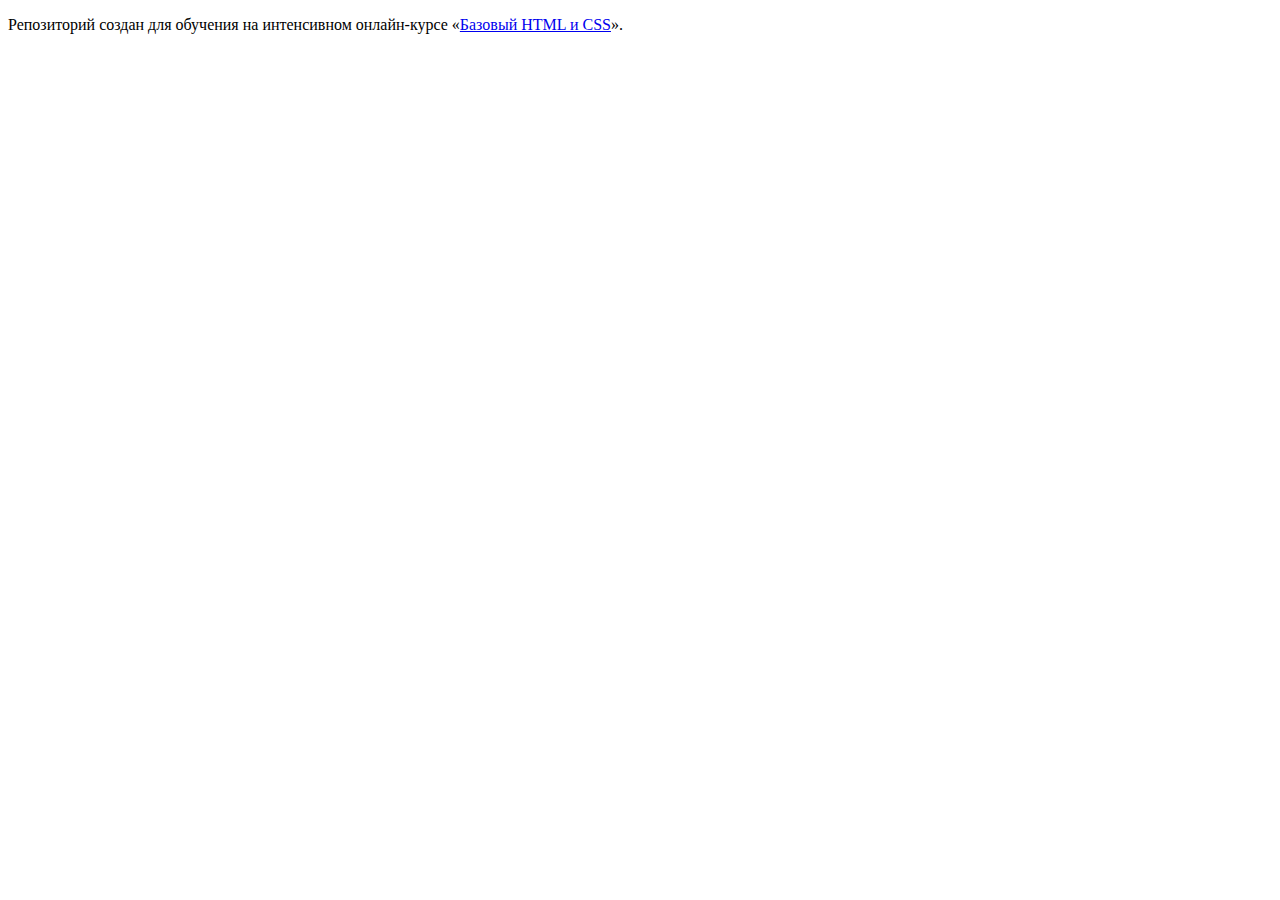
==== index.html @ f78d2dba ":hatching_chick:" ====
<!DOCTYPE html>
<html lang="ru">
  <head>
    <meta charset="utf-8">
    <title>HTML Academy: Седона</title>
  </head>
  <body>

    <p>Репозиторий создан для обучения на интенсивном онлайн‑курсе «<a href="https://htmlacademy.ru/intensive/htmlcss">Базовый HTML и CSS</a>».</p>

  </body>
</html>
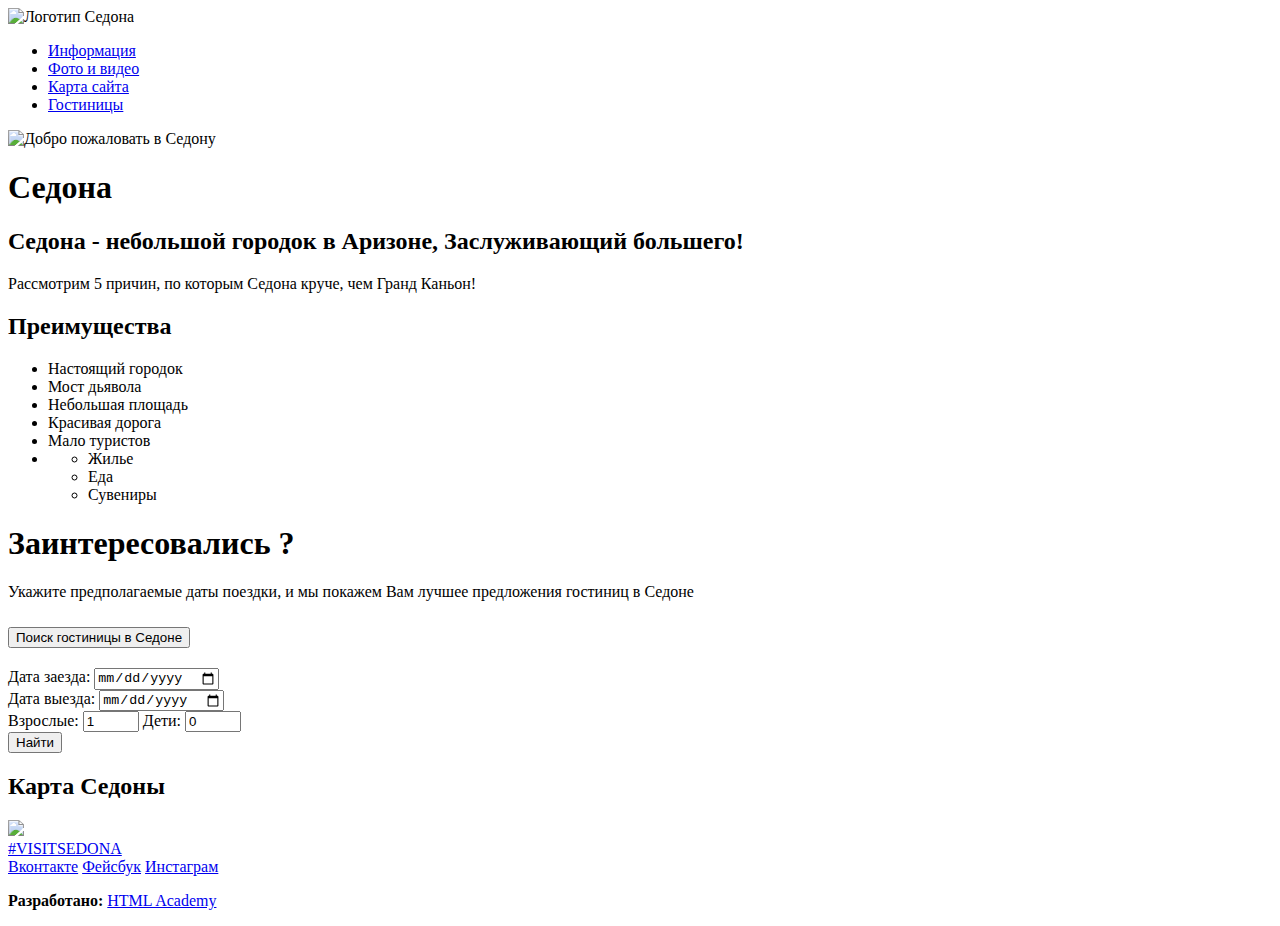
==== commit 6f208e46: "Разметка Sedona" ====
--- a/index.html
+++ b/index.html
@@ -1,12 +1,106 @@
 <!DOCTYPE html>
 <html lang="ru">
+
   <head>
     <meta charset="utf-8">
     <title>HTML Academy: Седона</title>
+    <link rel="stylesheet" type="text/css" href="css/style.css">
+    <script type="text/javascript" src="js/script.js"></script>
   </head>
+
   <body>
 
-    <p>Репозиторий создан для обучения на интенсивном онлайн‑курсе «<a href="https://htmlacademy.ru/intensive/htmlcss">Базовый HTML и CSS</a>».</p>
+    <header class="main-header">
+      <nav class="main-navigation">
+        <a class-"main-header-logo">
+          <img scr="img/index-logo.svg" alt="Логотип Седона">
+        </a>
+        <div class="site-navigation-div">
+          <ul class="site-navigation">
+            <li><a href="index.html">Информация</a></li>
+            <li><a href="photo-and-video.html">Фото и видео</a></li>
+            <li><a href="site-map.html">Карта сайта</a></li>
+            <li><a href="hotels.html">Гостиницы</a></li>
+          </ul>
+        </div>
+      </nav>
+    </header>
+
+    <main class="container">
+
+      <section class="welcome">
+        <img src="img/welcome.svg" alt="Добро пожаловать в Седону">
+        <h1 class="visually-hidden">Седона</h1>
+          <h2>Cедона - небольшой городок в Аризоне, Заслуживающий большего!</h2>
+          <p class="under-h1-h2">Рассмотрим 5 причин, по которым Седона круче, чем Гранд Каньон!</p>
+      </section>
+
+      <section class="advantages">
+        <h2 class="visually-hidden">Преимущества</h2>
+          <ul class="advantage-list">
+            <li class="advantage">Настоящий городок</li>
+            <li class="advantage">Мост дьявола</li>
+            <li class="advantage">Небольшая площадь</li>
+            <li class="advantage">Красивая дорога</li>
+            <li class="advantage">Мало туристов</li>
+              <li class="advantage">
+                <ul class="more-advantages">
+                  <li class="more-advantage">Жилье</li>
+                  <li class="more-advantage">Еда</li>
+                  <li class="more-advantage">Сувениры</li>
+                </ul>
+              </li>
+            </ul>
+      </section>
+
+      <section class="hotel-seach">
+        <h1 class="interested">Заинтересовались ?</h1>
+          <p class="under-h1-h2">Укажите предполагаемые даты поездки, и мы покажем Вам лучшее предложения гостиниц в Седоне</p>
+          <form class="hotel-seach-form" action="" method="get" id="seach-form-index">
+            <h2><button class="pop-up-form">Поиск гостиницы в Седоне</button></h2>
+            <div>
+              <label class="post-fields" for="arrival-date-field">Дата заезда:
+                <input type="date" name="arrival-date" id="arrival-date-field">
+              </label><br>
+              <label class="post-fields" for="departure-date-field">Дата выезда:
+                <input type="date" name="departure-date" id="departure-date-field">
+              </label><br>
+              <label class="post-fields" for="grownups-field">Взрослые:
+                <input type="number" name="grownups" id="grownups-field" min="1" value="1" step="1" max="10">
+              </label>
+              <label class="post-fields" for="chiildren-field">Дети:
+                <input type="number" name="chiildren" id="chiildren-field" min="0" value="0" step="1" max="10">
+              </label><br>
+              <label class="seach" for="seach-buuton-field">
+                <input type="submit" name="seach-button" id="seach-button-field" value="Найти">
+              </label>
+            </div>
+          </form>
+      </section>
+
+      <section>
+        <h2 class="visually-hidden">Карта Седоны</h2>
+        <img src="img/index-map.svg">
+      </section>
+
+    </main>
+
+    <footer>
+      <div class="visit">
+        <a class="visit-sedona" href="#">#VISITSEDONA</a>
+      </div>
+
+      <div class="footer-social">
+        <a class="social-button" href="#">Вконтакте</a>
+        <a class="social-button" href="#">Фейсбук</a>
+        <a class="social-button" href="#">Инстаграм</a>
+      </div>
+
+      <p class="footer-copyright">
+          <b>Разработано:</b>
+          <a class="button" href="https://htmlacademy.ru">HTML Academy</a>
+      </p>
+    </footer>
 
   </body>
 </html>
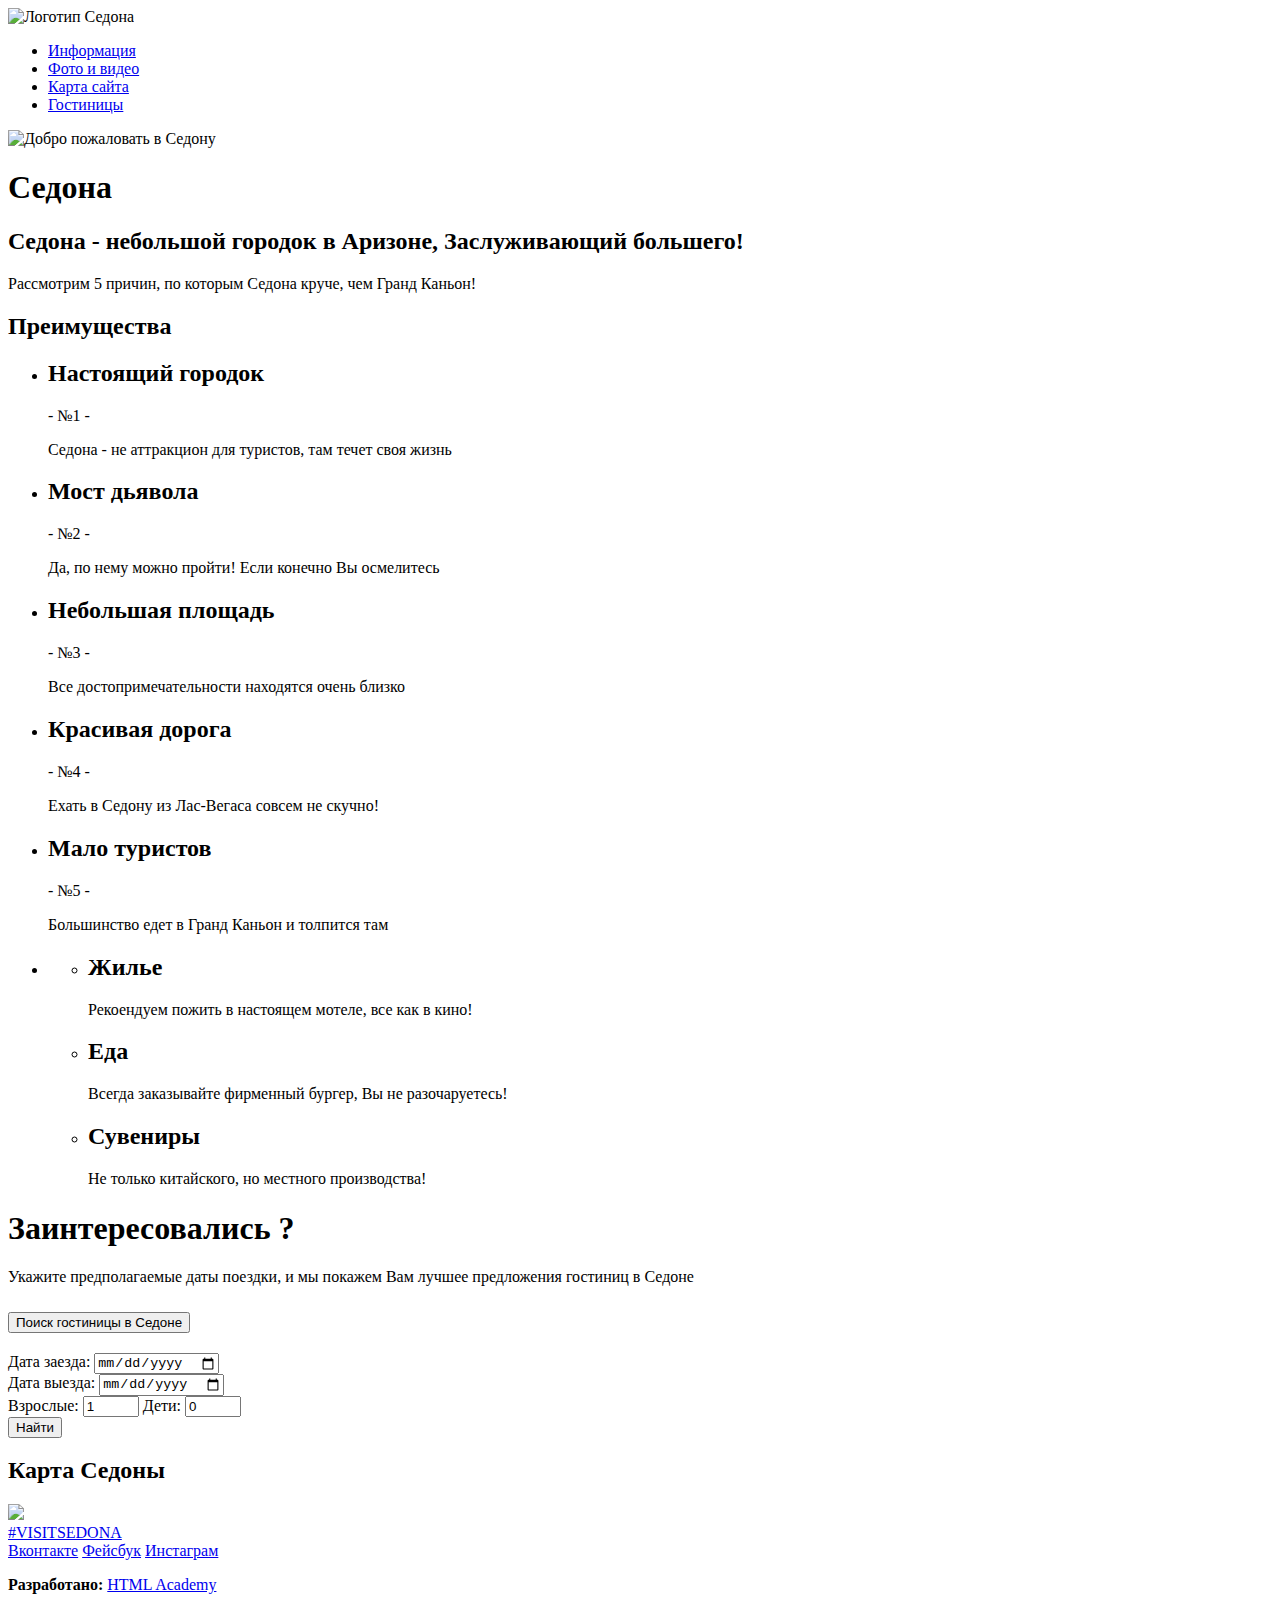
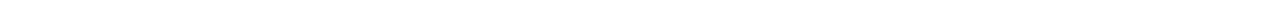
==== commit 213cff3b: "доработка index" ====
--- a/index.html
+++ b/index.html
@@ -38,16 +38,45 @@
       <section class="advantages">
         <h2 class="visually-hidden">Преимущества</h2>
           <ul class="advantage-list">
-            <li class="advantage">Настоящий городок</li>
-            <li class="advantage">Мост дьявола</li>
-            <li class="advantage">Небольшая площадь</li>
-            <li class="advantage">Красивая дорога</li>
-            <li class="advantage">Мало туристов</li>
+            <li class="advantage">
+              <h2>Настоящий городок</h2>
+              <p>- №1 -</p>
+              <p>Седона - не аттракцион для туристов, там течет своя жизнь</p>
+            </li>
+            <li class="advantage">
+              <h2>Мост дьявола</h2>
+              <p>- №2 -</p>
+              <p>Да, по нему можно пройти! Если конечно Вы осмелитесь</p>
+            </li>
+            <li class="advantage">
+              <h2>Небольшая площадь</h2>
+              <p>- №3 -</p>
+              <p>Все достопримечательности находятся очень близко</p>
+            </li>
+            <li class="advantage">
+              <h2>Красивая дорога</h2>
+              <p>- №4 -</p>
+              <p>Ехать в Седону из Лас-Вегаса совсем не скучно!</p>
+            </li>
+            <li class="advantage">
+              <h2>Мало туристов</h2>
+              <p>- №5 -</p>
+              <p>Большинство едет в Гранд Каньон и толпится там</p>
+            </li>
               <li class="advantage">
                 <ul class="more-advantages">
-                  <li class="more-advantage">Жилье</li>
-                  <li class="more-advantage">Еда</li>
-                  <li class="more-advantage">Сувениры</li>
+                  <li class="more-advantage">
+                    <h2>Жилье</h2>
+                    <p>Рекоендуем пожить в настоящем мотеле, все как в кино!</p>
+                  </li>
+                  <li class="more-advantage">
+                    <h2>Еда</h2>
+                    <p>Всегда заказывайте фирменный бургер, Вы не разочаруетесь!</p>
+                  </li>
+                  <li class="more-advantage">
+                    <h2>Сувениры</h2>
+                    <p>Не только китайского, но местного производства!</p>
+                  </li>
                 </ul>
               </li>
             </ul>
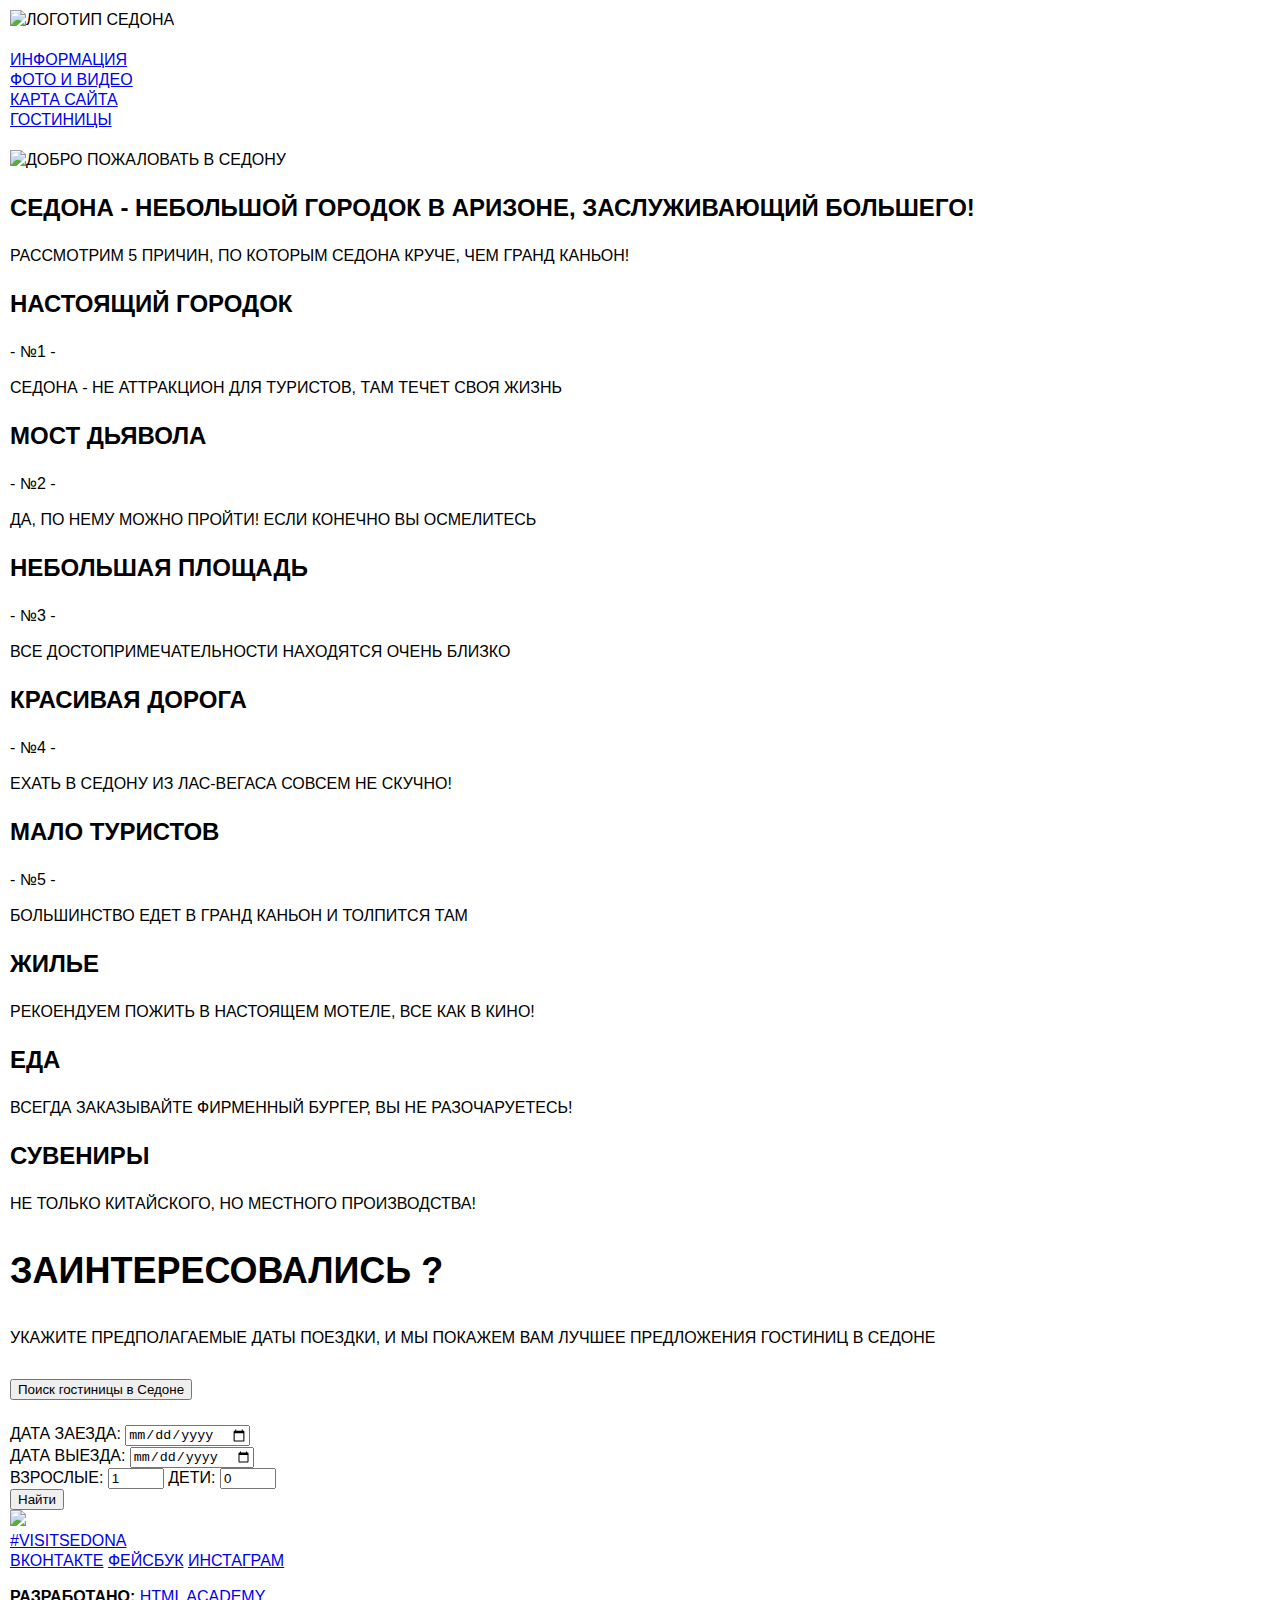
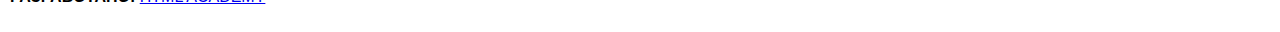
==== commit cb374b34: "добавил svg и лого" ====
--- a/index.html
+++ b/index.html
@@ -3,7 +3,7 @@
 
   <head>
     <meta charset="utf-8">
-    <title>HTML Academy: Седона</title>
+    <title>Седона</title>
     <link rel="stylesheet" type="text/css" href="css/style.css">
     <script type="text/javascript" src="js/script.js"></script>
   </head>
@@ -13,7 +13,7 @@
     <header class="main-header">
       <nav class="main-navigation">
         <a class-"main-header-logo">
-          <img scr="img/index-logo.svg" alt="Логотип Седона">
+          <img scr="img/logo-sedona.png" alt="Логотип Седона">
         </a>
         <div class="site-navigation-div">
           <ul class="site-navigation">
--- a/css/style.css
+++ b/css/style.css
@@ -0,0 +1,53 @@
+html,
+body {
+  margin: 0;
+  padding: 0;
+  text-transform: uppercase;
+}
+
+@font-face {
+    font-family: "PT Sans";
+    src: url("fonts/ptsans.woff2") format("woff2");
+    src: url("fonts/ptsansbold.woff2") format("woff2");
+    src: url("fonts/ptsans.woff") format("woff");
+    src: url("fonts/ptsansbold.woff") format("woff");
+}
+
+body {
+  padding: 10px;
+  font-family: "PT Sans", sans-serif, serif;
+  font-size: 16px;
+  line-height: 20px;
+}
+
+main {
+  width: 1200px;
+}
+
+.visually-hidden {
+  display: none;
+}
+
+ ul {
+   margin: 20px 0;
+   padding: 0;
+   list-style: none;
+ }
+
+ h1 {
+   margin: 36px 0;
+   font-size: 36px;
+   line-height: 42px;
+ }
+
+ h2 {
+   margin: 24px 0;
+   font-size: 24px;
+   line-height: 28px;
+ }
+
+ h3 {
+   margin: 18px 0;
+   font-size: 18px;
+   line-height: 20px;
+ }
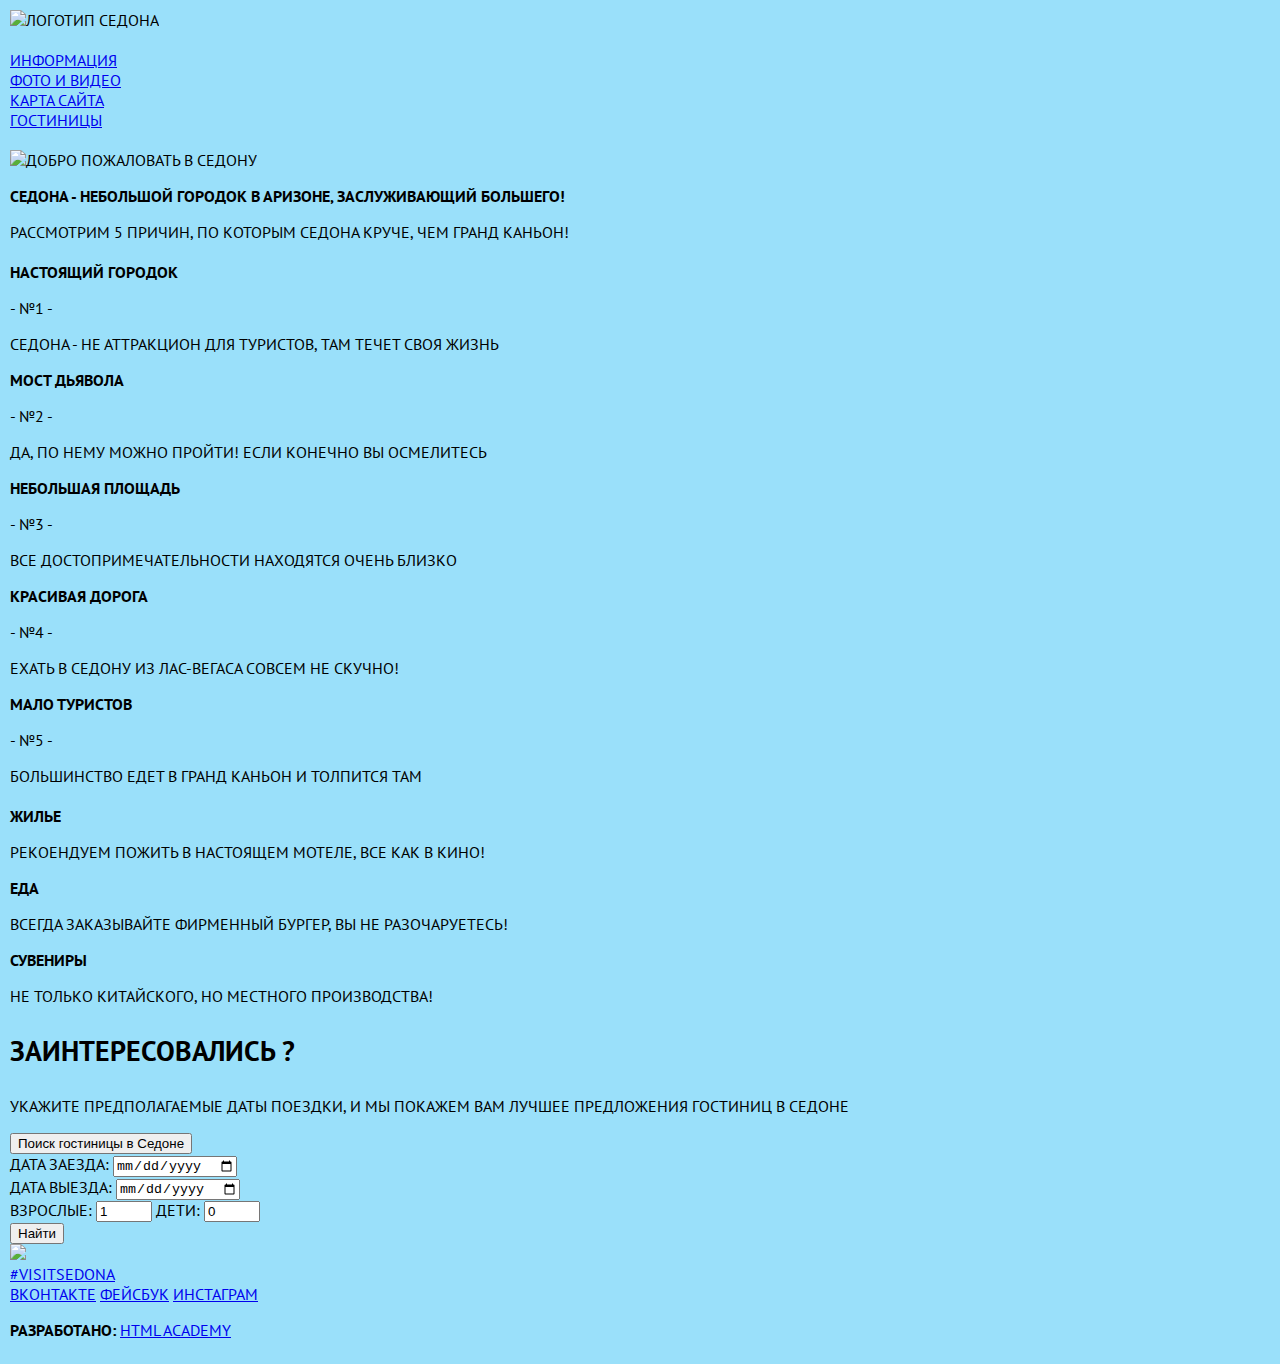
==== commit be35e6d2: "Разметка" ====
--- a/index.html
+++ b/index.html
@@ -6,6 +6,7 @@
     <title>Седона</title>
     <link rel="stylesheet" type="text/css" href="css/style.css">
     <script type="text/javascript" src="js/script.js"></script>
+    <link href="https://fonts.googleapis.com/css?family=PT+Sans:400,700&amp;subset=cyrillic" rel="stylesheet">
   </head>
 
   <body>
@@ -13,9 +14,9 @@
     <header class="main-header">
       <nav class="main-navigation">
         <a class-"main-header-logo">
-          <img scr="img/logo-sedona.png" alt="Логотип Седона">
+          <img scr="http://placehold.it/150x100" alt="Логотип Седона">
         </a>
-        <div class="site-navigation-div">
+        <div class="site-navigation-block">
           <ul class="site-navigation">
             <li><a href="index.html">Информация</a></li>
             <li><a href="photo-and-video.html">Фото и видео</a></li>
@@ -29,10 +30,10 @@
     <main class="container">
 
       <section class="welcome">
-        <img src="img/welcome.svg" alt="Добро пожаловать в Седону">
+        <img src="http://placehold.it/150x100" alt="Добро пожаловать в Седону">
         <h1 class="visually-hidden">Седона</h1>
           <h2>Cедона - небольшой городок в Аризоне, Заслуживающий большего!</h2>
-          <p class="under-h1-h2">Рассмотрим 5 причин, по которым Седона круче, чем Гранд Каньон!</p>
+          <p class="5-advantages">Рассмотрим 5 причин, по которым Седона круче, чем Гранд Каньон!</p>
       </section>
 
       <section class="advantages">
@@ -63,8 +64,8 @@
               <p>- №5 -</p>
               <p>Большинство едет в Гранд Каньон и толпится там</p>
             </li>
-              <li class="advantage">
-                <ul class="more-advantages">
+              <li class="more-advantages">
+                <ul class="more-advantages-list">
                   <li class="more-advantage">
                     <h2>Жилье</h2>
                     <p>Рекоендуем пожить в настоящем мотеле, все как в кино!</p>
@@ -84,9 +85,10 @@
 
       <section class="hotel-seach">
         <h1 class="interested">Заинтересовались ?</h1>
-          <p class="under-h1-h2">Укажите предполагаемые даты поездки, и мы покажем Вам лучшее предложения гостиниц в Седоне</p>
+          <p class="trip-dates">Укажите предполагаемые даты поездки, и мы покажем Вам лучшее предложения гостиниц в Седоне</p>
           <form class="hotel-seach-form" action="" method="get" id="seach-form-index">
-            <h2><button class="pop-up-form">Поиск гостиницы в Седоне</button></h2>
+            <h2 class="visually-hidden">Поиск гостиницы в Седоне</h2>
+              <button class="pop-up-form">Поиск гостиницы в Седоне</button>
             <div>
               <label class="post-fields" for="arrival-date-field">Дата заезда:
                 <input type="date" name="arrival-date" id="arrival-date-field">
@@ -109,7 +111,7 @@
 
       <section>
         <h2 class="visually-hidden">Карта Седоны</h2>
-        <img src="img/index-map.svg">
+        <img src="http://placehold.it/150x100">
       </section>
 
     </main>
--- a/css/style.css
+++ b/css/style.css
@@ -5,49 +5,160 @@
   text-transform: uppercase;
 }
 
-@font-face {
-    font-family: "PT Sans";
-    src: url("fonts/ptsans.woff2") format("woff2");
-    src: url("fonts/ptsansbold.woff2") format("woff2");
-    src: url("fonts/ptsans.woff") format("woff");
-    src: url("fonts/ptsansbold.woff") format("woff");
-}
-
 body {
   padding: 10px;
   font-family: "PT Sans", sans-serif, serif;
+  font-weight: 400;
   font-size: 16px;
   line-height: 20px;
+  background: rgba(154, 224, 250, 1);
 }
 
 main {
-  width: 1200px;
+
 }
 
 .visually-hidden {
   display: none;
 }
 
- ul {
-   margin: 20px 0;
-   padding: 0;
-   list-style: none;
- }
+ul {
+  margin: 20px 0;
+  padding: 0;
+  list-style: none;
+}
 
- h1 {
-   margin: 36px 0;
-   font-size: 36px;
-   line-height: 42px;
- }
+h1 {
+  margin: 28px 0;
+  font-size: 28px;
+  line-height: 34px;
+}
 
- h2 {
-   margin: 24px 0;
-   font-size: 24px;
-   line-height: 28px;
- }
+h2 {
+  margin: 16px 0;
+  font-size: 16px;
+  line-height: 20px;
+}
 
- h3 {
-   margin: 18px 0;
-   font-size: 18px;
-   line-height: 20px;
- }
+h3 {
+  margin: 10px 0;
+  font-size: 10px;
+  line-height: 12px;
+}
+
+.filter-range {
+  width: 330px;
+/*  margin: 50px auto; */
+  color: #ffffff;
+}
+
+.filter-range-title {
+  margin-bottom: 9px;
+  font-weight: 700;
+  font-size: 16px
+  line-height: 20px;
+
+}
+
+.price-controls {
+  position: relative;
+  height: 36px;
+  margin-bottom: 20px;
+  font-size: 0;
+  border: 2px solid #ffffff;
+  border-radius: 2px;
+}
+
+.price-controls::after {
+  content: "";
+  position: absolute;
+  top: 50%;
+  left: 50%;
+  width: 2px;
+  height: 22px;
+  background: #ffffff;
+  transform: translate(-50%, -50%);
+}
+
+.price-controls label {
+  display: inline-block;
+  font-size: 14px;
+  line-height: 38px;
+  vertical-align: top;
+  cursor: pointer;
+}
+
+.price-controls .min-price,
+.price-controls .max-price {
+  width: 90px;
+  padding-left: 65px;
+}
+
+.price-controls input {
+  width: 50px;
+  margin: 0;
+  color: inherit;
+  font: inherit;
+  background: none;
+  border: none;
+  outline: none;
+}
+
+.range-controls {
+  position: relative;
+  margin-bottom: 32px;
+}
+
+.range-controls .scale {
+  height: 2px;
+  background: rgba(255, 255, 255, 0.3);
+}
+
+.range-controls .bar {
+  width: -80%;
+  height: 2px;
+  background: #ffffff;
+}
+
+.range-toggle {
+  position: absolute;
+  top: -9px;
+  width: 4px;
+  height: 4px;
+  background: #ababab;
+  border: 8px solid #ffffff;
+  border-radius: 50%;
+  box-shadow: 0 2px 1px 0 rgba(0, 1, 1, 0.2);
+  cursor: pointer;
+}
+
+.range-toggle:hover {
+  background: #1c4f80;
+}
+
+.range-toggle-min {
+  left: 0;
+}
+
+.range-toggle-max {
+  left: 80%;
+}
+
+.button-transparent {
+  display: block;
+  margin: 0 auto;
+  padding: 6px 35px;
+  font-size: 14px;
+  line-height: 20px;
+  color: #ffffff;
+  background: trasparent;
+  border: 2px solid #ffffff;
+  border-radius: 2px;
+  outline: none;
+  cursor: pointer;
+}
+
+.button-transparent:hover {
+  color: #000000;
+  background: #ffffff;
+}
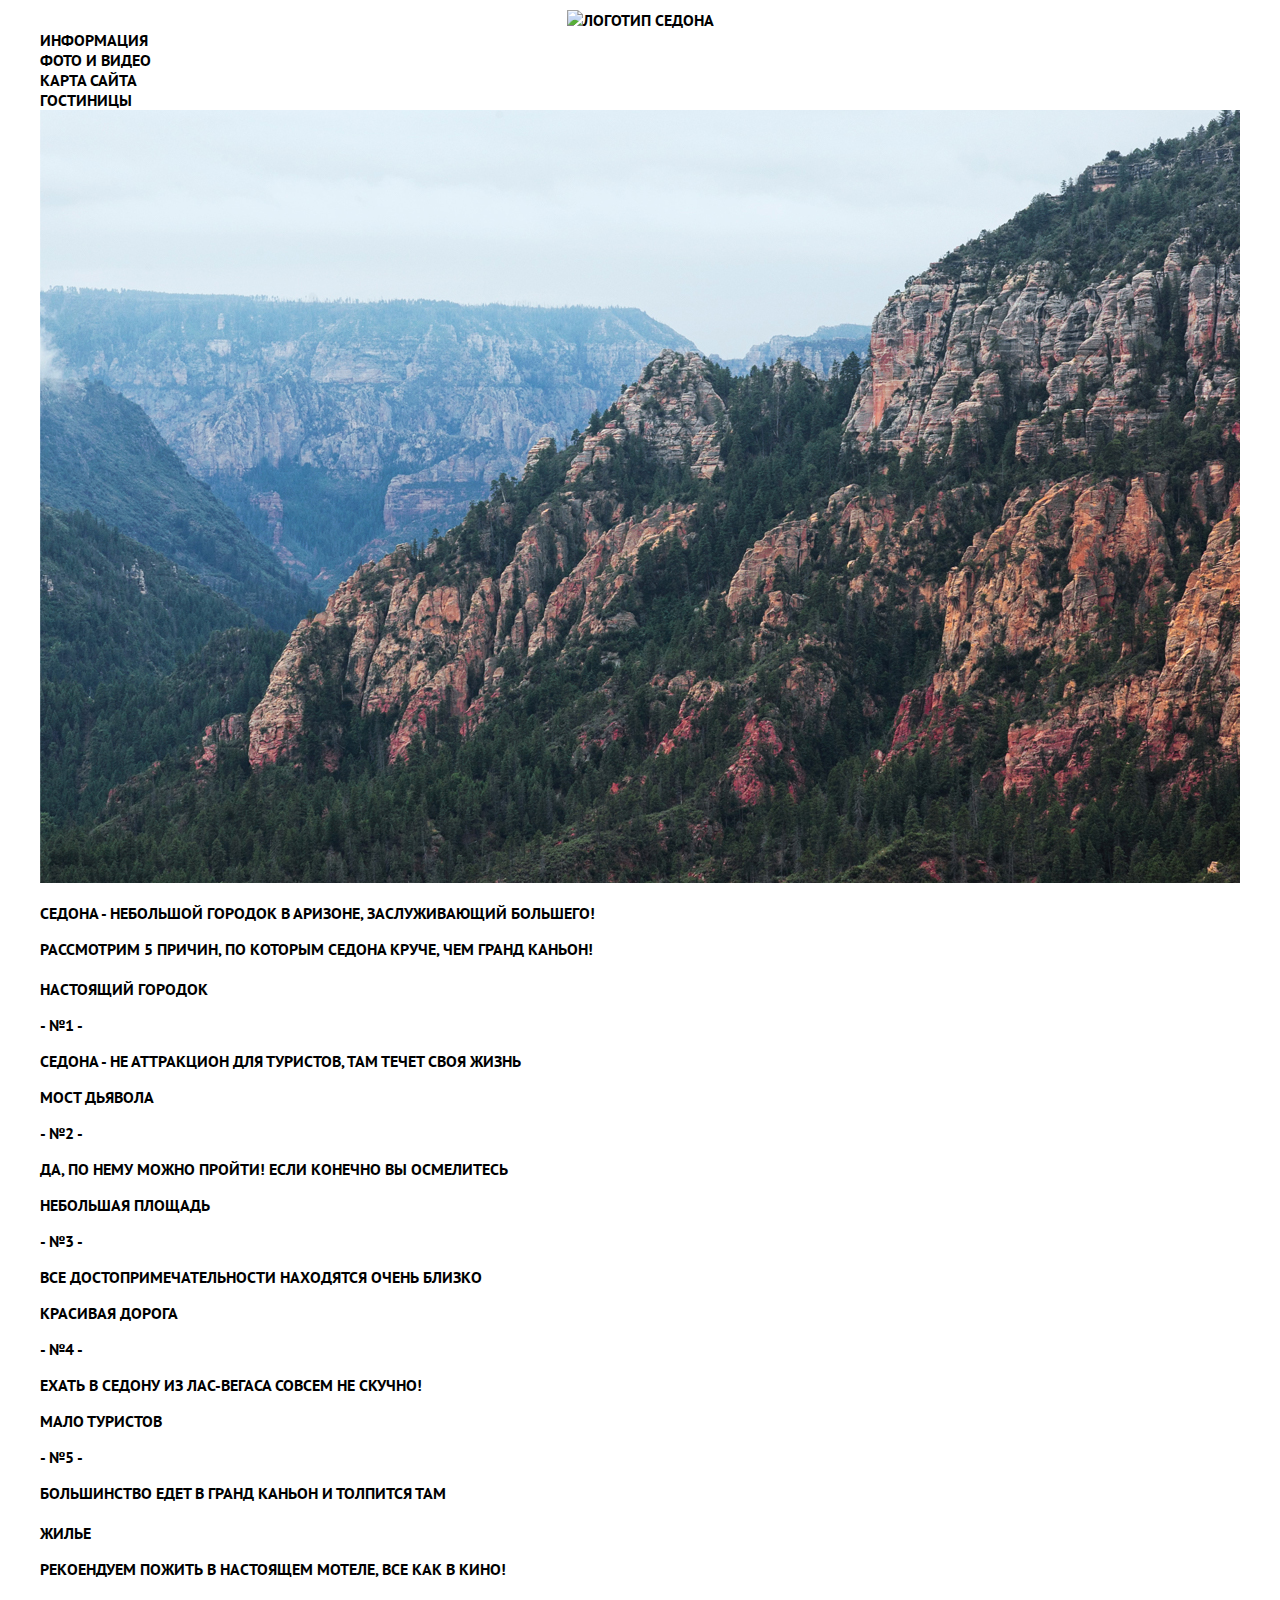
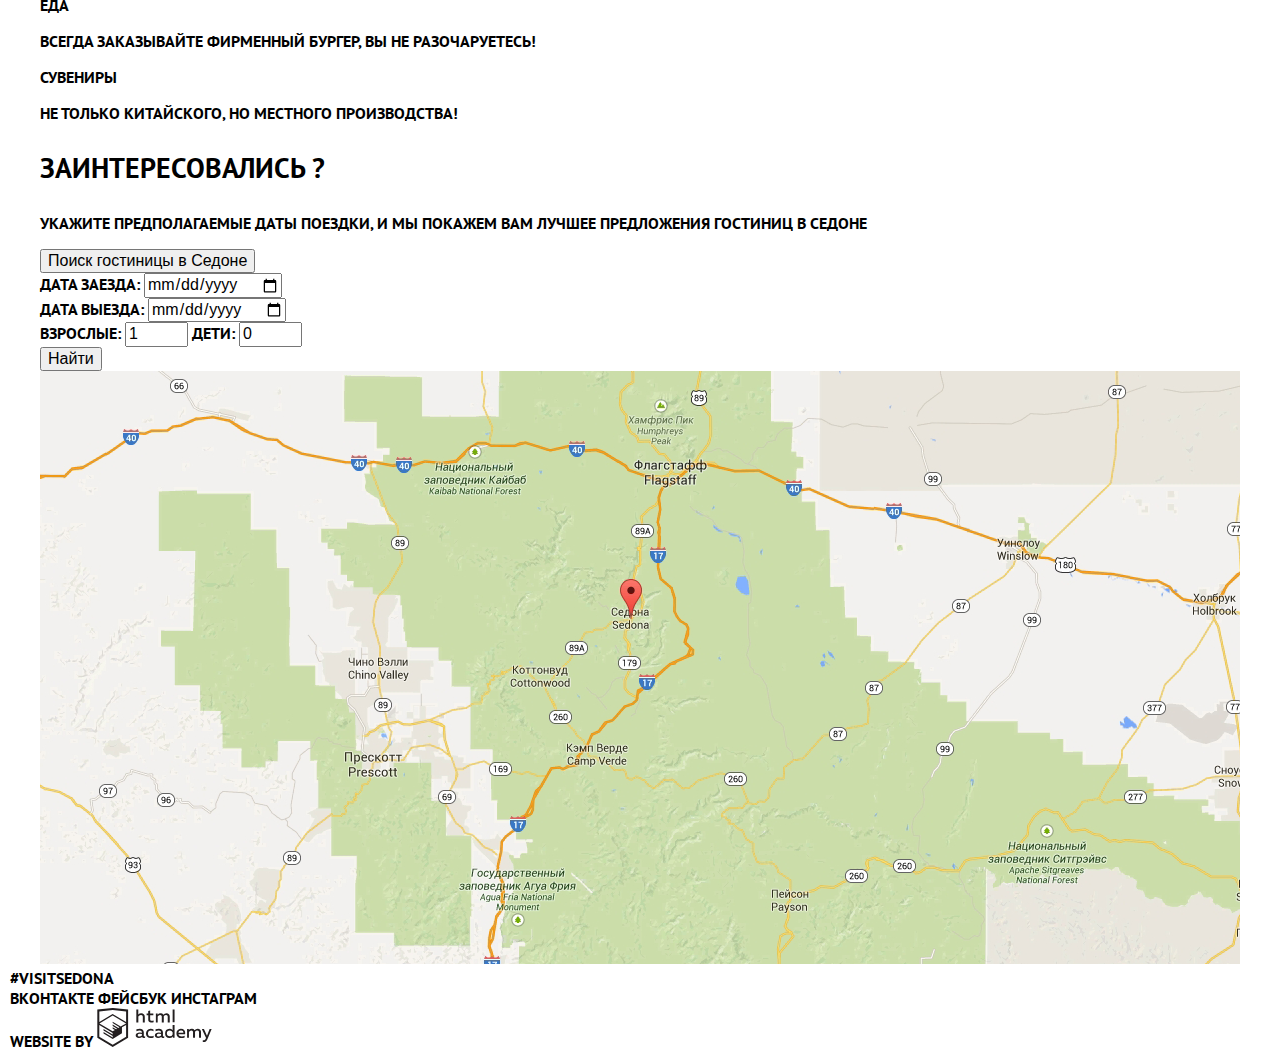
==== commit 1caa220e: "Подготовка графики и текстовых стилей" ====
--- a/index.html
+++ b/index.html
@@ -4,6 +4,7 @@
   <head>
     <meta charset="utf-8">
     <title>Седона</title>
+    <link rel="stylesheet" type="text/css" href="css/normalize.css">
     <link rel="stylesheet" type="text/css" href="css/style.css">
     <script type="text/javascript" src="js/script.js"></script>
     <link href="https://fonts.googleapis.com/css?family=PT+Sans:400,700&amp;subset=cyrillic" rel="stylesheet">
@@ -14,7 +15,7 @@
     <header class="main-header">
       <nav class="main-navigation">
         <a class-"main-header-logo">
-          <img scr="http://placehold.it/150x100" alt="Логотип Седона">
+          <img scr="img/logo-sedona.png" alt="Логотип Седона" width="137">
         </a>
         <div class="site-navigation-block">
           <ul class="site-navigation">
@@ -30,7 +31,7 @@
     <main class="container">
 
       <section class="welcome">
-        <img src="http://placehold.it/150x100" alt="Добро пожаловать в Седону">
+        <img src="img/background-photo.jpg" alt="Добро пожаловать в Седону">
         <h1 class="visually-hidden">Седона</h1>
           <h2>Cедона - небольшой городок в Аризоне, Заслуживающий большего!</h2>
           <p class="5-advantages">Рассмотрим 5 причин, по которым Седона круче, чем Гранд Каньон!</p>
@@ -111,12 +112,12 @@
 
       <section>
         <h2 class="visually-hidden">Карта Седоны</h2>
-        <img src="http://placehold.it/150x100">
+        <img src="img/map.png" width="1200">
       </section>
 
     </main>
 
-    <footer>
+    <footer class="main-footer">
       <div class="visit">
         <a class="visit-sedona" href="#">#VISITSEDONA</a>
       </div>
@@ -127,10 +128,12 @@
         <a class="social-button" href="#">Инстаграм</a>
       </div>
 
-      <p class="footer-copyright">
-          <b>Разработано:</b>
-          <a class="button" href="https://htmlacademy.ru">HTML Academy</a>
-      </p>
+      <div class="footer-copyright">
+        <a class="copyright-logo" href="https://htmlacademy.ru">Website by
+          <object type="image/svg+xml" data="img/logo-htmlacademy.svg">
+          </object>
+        </a>
+      </div>
     </footer>
 
   </body>
--- a/css/style.css
+++ b/css/style.css
@@ -2,20 +2,41 @@
 body {
   margin: 0;
   padding: 0;
-  text-transform: uppercase;
 }
 
 body {
   padding: 10px;
   font-family: "PT Sans", sans-serif, serif;
-  font-weight: 400;
+  font-weight: 700;
   font-size: 16px;
   line-height: 20px;
-  background: rgba(154, 224, 250, 1);
-}
-
-main {
-
+  text-transform: uppercase;
+  min-width: 1200px;
+  background: #ffffff;
+  background-position: top center;
+  background-repeat: no-repeat;
+}
+
+a {
+  text-decoration: none;
+}
+
+.site-navigation a,
+.visit a,
+.footer-social a,
+.footer-copyright a {
+  color: #000000;
+}
+
+.site-navigation a:hover,
+.site-navigation a:focus,
+.visit a:hover,
+.visit a:focus,
+.footer-social a:hover,
+.footer-social a:focus,
+.footer-copyright a:hover,
+.footer-copyright a:focus {
+  color: rgba(129, 179, 210, 1);
 }
 
 .visually-hidden {
@@ -50,6 +71,7 @@
   width: 330px;
 /*  margin: 50px auto; */
   color: #ffffff;
+  background: rgba(154, 224, 250, 1);
 }
 
 .filter-range-title {
@@ -92,6 +114,11 @@
 .price-controls .max-price {
   width: 90px;
   padding-left: 65px;
+}
+
+.min-price,
+.max-price {
+  font-weight: 400;
 }
 
 .price-controls input {
@@ -162,3 +189,39 @@
   color: #000000;
   background: #ffffff;
 }
+
+.main-navigation {
+  display: flex;
+  flex-direction: column;
+  align-items: center;
+  background-color: transparent;
+  position: relative;
+}
+
+.site-navigation {
+  width: 1200px;
+  margin: 0;
+  padding: 0;
+  list-style: none;
+  /* Временно для сетки */
+  min-height: 70px;
+}
+
+.container {
+  width: 1200px;
+  margin: 0 auto;
+  padding: 0 10px;
+}
+
+.main-footer {
+  background-color: rgba(255 , 255, 255, 0.3);
+}
+
+a.copyright-logo {
+  text-align: center;
+}
+
+object {
+  width: 115px;
+  height: auto;
+}
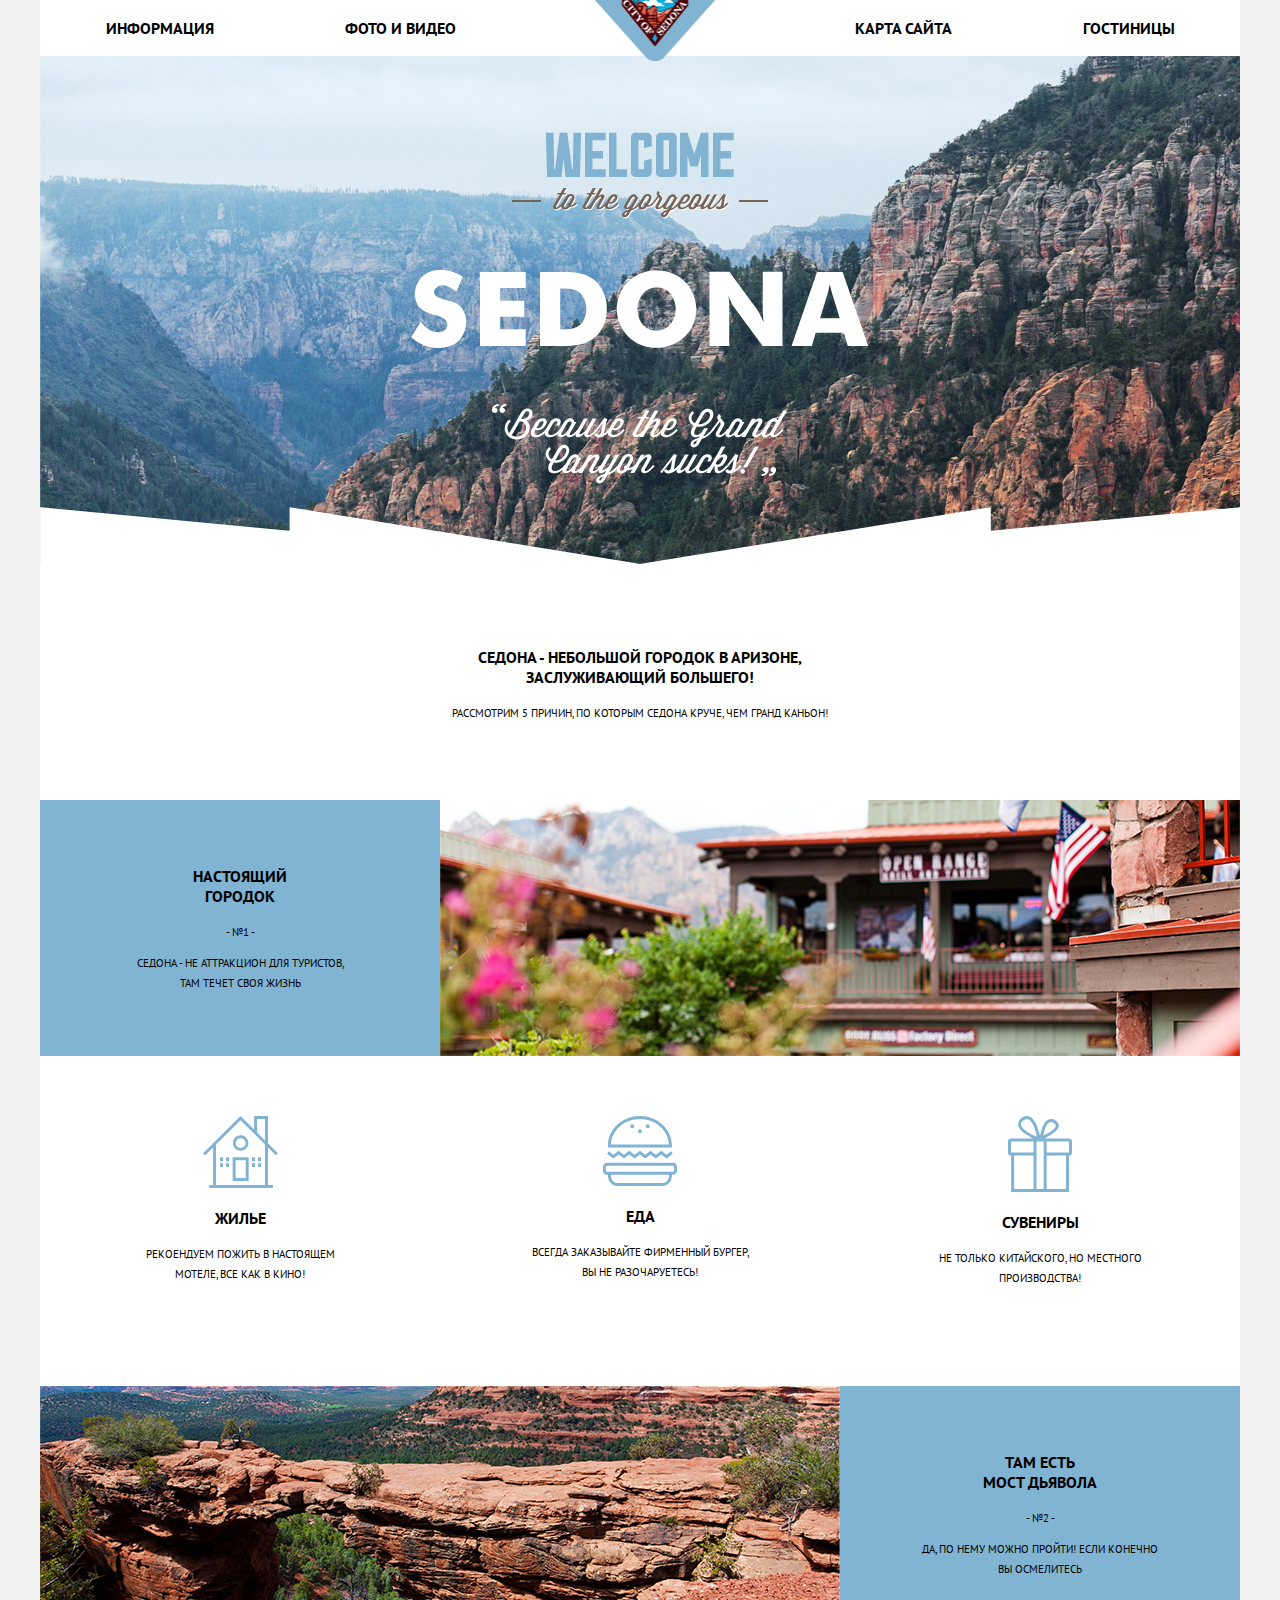
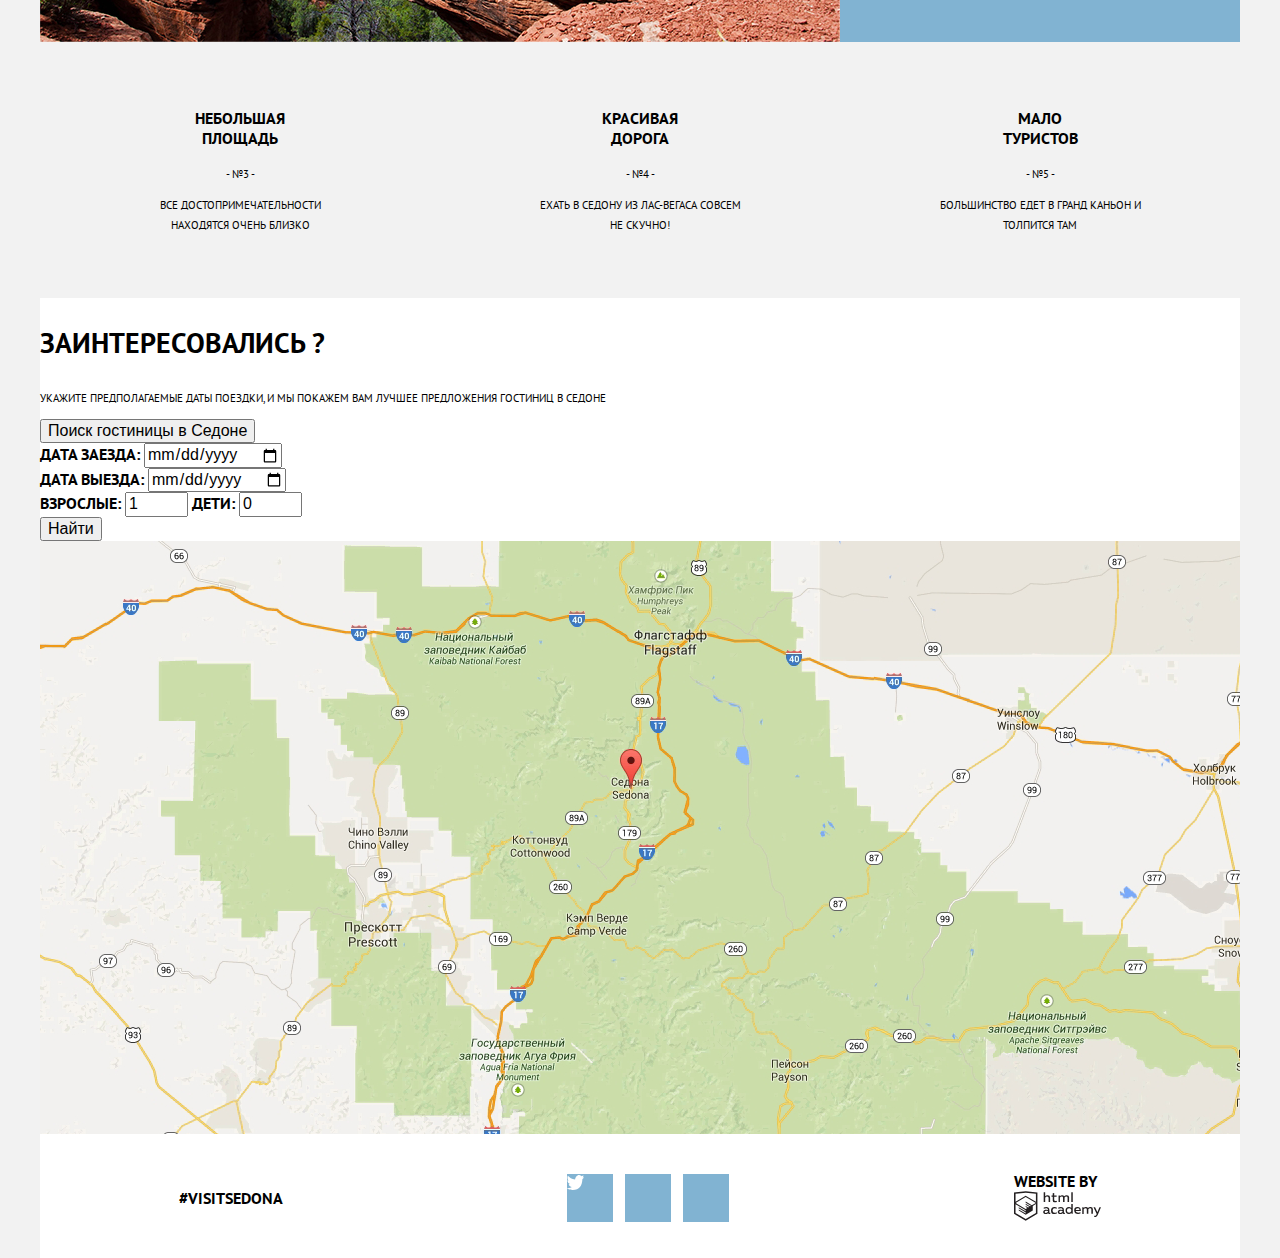
==== commit f557e24f: "много чего изменил" ====
--- a/index.html
+++ b/index.html
@@ -6,6 +6,7 @@
     <title>Седона</title>
     <link rel="stylesheet" type="text/css" href="css/normalize.css">
     <link rel="stylesheet" type="text/css" href="css/style.css">
+    <link rel="stylesheet" type="text/css" href="css/range.css">
     <script type="text/javascript" src="js/script.js"></script>
     <link href="https://fonts.googleapis.com/css?family=PT+Sans:400,700&amp;subset=cyrillic" rel="stylesheet">
   </head>
@@ -14,13 +15,15 @@
 
     <header class="main-header">
       <nav class="main-navigation">
-        <a class-"main-header-logo">
-          <img scr="img/logo-sedona.png" alt="Логотип Седона" width="137">
-        </a>
         <div class="site-navigation-block">
           <ul class="site-navigation">
             <li><a href="index.html">Информация</a></li>
             <li><a href="photo-and-video.html">Фото и видео</a></li>
+            <li>
+              <a href="index.html" class="main-header-logo">
+                <img src="img/logo-sedona.png" alt="Логотип Седона" width="137" width="70">
+              </a>
+            </li>
             <li><a href="site-map.html">Карта сайта</a></li>
             <li><a href="hotels.html">Гостиницы</a></li>
           </ul>
@@ -31,57 +34,70 @@
     <main class="container">
 
       <section class="welcome">
-        <img src="img/background-photo.jpg" alt="Добро пожаловать в Седону">
+        <div class="welcome-image">
+          <img src="img/background-photo.jpg" alt="Добро пожаловать в Седону" width="1200">
+        </div>
         <h1 class="visually-hidden">Седона</h1>
-          <h2>Cедона - небольшой городок в Аризоне, Заслуживающий большего!</h2>
-          <p class="5-advantages">Рассмотрим 5 причин, по которым Седона круче, чем Гранд Каньон!</p>
+          <div class="five-advantages">
+            <h2>Cедона - небольшой городок в Аризоне,<br> Заслуживающий большего!</h2>
+            <p>Рассмотрим 5 причин, по которым Седона круче, чем Гранд Каньон!</p>
+          </div>
       </section>
 
       <section class="advantages">
         <h2 class="visually-hidden">Преимущества</h2>
           <ul class="advantage-list">
             <li class="advantage">
-              <h2>Настоящий городок</h2>
+              <h2>Настоящий<br> городок</h2>
               <p>- №1 -</p>
-              <p>Седона - не аттракцион для туристов, там течет своя жизнь</p>
+              <p>Седона - не аттракцион для туристов,<br> там течет своя жизнь</p>
             </li>
             <li class="advantage">
-              <h2>Мост дьявола</h2>
-              <p>- №2 -</p>
-              <p>Да, по нему можно пройти! Если конечно Вы осмелитесь</p>
+              <img src="img/real-town.jpg" alt="Настоящий городок" width="800">
+            </li>
+            <li class="more-advantages">
+              <ul class="more-advantages-list">
+                <li class="more-advantage">
+                  <img src="img/icon-1.svg" alt="Жилье">
+                  <h2>Жилье</h2>
+                  <p>Рекоендуем пожить в настоящем<br> мотеле, все как в кино!</p>
+                </li>
+                <li class="more-advantage">
+                  <img src="img/icon-3.svg" alt="Еда">
+                  <h2>Еда</h2>
+                  <p>Всегда заказывайте фирменный бургер,<br> Вы не разочаруетесь!</p>
+                </li>
+                <li class="more-advantage">
+                  <img src="img/icon-2.svg" alt="Сувениры">
+                  <h2>Сувениры</h2>
+                  <p>Не только китайского, но местного<br> производства!</p>
+                </li>
+              </ul>
             </li>
             <li class="advantage">
-              <h2>Небольшая площадь</h2>
-              <p>- №3 -</p>
-              <p>Все достопримечательности находятся очень близко</p>
+              <img src="img/real-canyon.jpg" alt="Настоящий городок" width="800">
             </li>
             <li class="advantage">
-              <h2>Красивая дорога</h2>
-              <p>- №4 -</p>
-              <p>Ехать в Седону из Лас-Вегаса совсем не скучно!</p>
+              <h2>Там есть<br> Мост дьявола</h2>
+              <p>- №2 -</p>
+              <p>Да, по нему можно пройти! Если конечно<br> Вы осмелитесь</p>
             </li>
             <li class="advantage">
-              <h2>Мало туристов</h2>
+              <h2>Небольшая<br> площадь</h2>
+              <p>- №3 -</p>
+              <p>Все достопримечательности<br> находятся очень близко</p>
+            </li>
+            <li class="advantage">
+              <h2>Красивая<br> дорога</h2>
+              <p>- №4 -</p>
+              <p>Ехать в Седону из Лас-Вегаса совсем<br> не скучно!</p>
+            </li>
+            <li class="advantage">
+              <h2>Мало<br> туристов</h2>
               <p>- №5 -</p>
-              <p>Большинство едет в Гранд Каньон и толпится там</p>
+              <p>Большинство едет в Гранд Каньон и<br> толпится там</p>
             </li>
-              <li class="more-advantages">
-                <ul class="more-advantages-list">
-                  <li class="more-advantage">
-                    <h2>Жилье</h2>
-                    <p>Рекоендуем пожить в настоящем мотеле, все как в кино!</p>
-                  </li>
-                  <li class="more-advantage">
-                    <h2>Еда</h2>
-                    <p>Всегда заказывайте фирменный бургер, Вы не разочаруетесь!</p>
-                  </li>
-                  <li class="more-advantage">
-                    <h2>Сувениры</h2>
-                    <p>Не только китайского, но местного производства!</p>
-                  </li>
-                </ul>
-              </li>
-            </ul>
+          </ul>
       </section>
 
       <section class="hotel-seach">
@@ -123,9 +139,23 @@
       </div>
 
       <div class="footer-social">
-        <a class="social-button" href="#">Вконтакте</a>
-        <a class="social-button" href="#">Фейсбук</a>
-        <a class="social-button" href="#">Инстаграм</a>
+        <ul class="social-buttons">
+          <li class="social-button">
+            <a class="twitter" href="#twit">
+              <img src="img/twitter.svg" alt="Twitter">
+            </a>
+          </li>
+          <li class="social-button">
+            <a class="facebook" href="#fb">
+
+            </a>
+          </li>
+          <li class="social-button">
+            <a class="youtube" href="#yt">
+              
+            </a>
+          </li>
+        </ul>
       </div>
 
       <div class="footer-copyright">
--- a/css/style.css
+++ b/css/style.css
@@ -1,35 +1,51 @@
+*, *::after, *::before {
+  box-sizing: inherit;
+}
+
 html,
 body {
   margin: 0;
   padding: 0;
+  box-sizing: border-box;
 }
 
 body {
-  padding: 10px;
   font-family: "PT Sans", sans-serif, serif;
   font-weight: 700;
   font-size: 16px;
   line-height: 20px;
   text-transform: uppercase;
-  min-width: 1200px;
-  background: #ffffff;
+  background-color: #f2f2f2;
   background-position: top center;
   background-repeat: no-repeat;
+
 }
 
 a {
   text-decoration: none;
 }
 
-.site-navigation a,
+header,
+main,
+footer {
+  max-width: 1200px;
+  margin: 0 auto;
+  background-color: #ffffff;
+/*
+  box-shadow:
+    0 0 10px 0 rgba(0,0,0,0.3);
+*/
+}
+
+.main-navigation a,
 .visit a,
 .footer-social a,
 .footer-copyright a {
   color: #000000;
 }
 
-.site-navigation a:hover,
-.site-navigation a:focus,
+.main-navigation a:hover,
+.main-navigation a:focus,
 .visit a:hover,
 .visit a:focus,
 .footer-social a:hover,
@@ -39,12 +55,19 @@
   color: rgba(129, 179, 210, 1);
 }
 
+.main-navigation a:active,
+.visit a:active,
+.footer-social a:active,
+.footer-copyright a:active {
+  color: rgba(178, 178, 178, 1);
+}
+
 .visually-hidden {
   display: none;
 }
 
 ul {
-  margin: 20px 0;
+  margin: 0 auto;
   padding: 0;
   list-style: none;
 }
@@ -67,161 +90,104 @@
   line-height: 12px;
 }
 
-.filter-range {
-  width: 330px;
-/*  margin: 50px auto; */
-  color: #ffffff;
-  background: rgba(154, 224, 250, 1);
-}
-
-.filter-range-title {
-  margin-bottom: 9px;
-  font-weight: 700;
-  font-size: 16px
-  line-height: 20px;
-
-}
-
-.price-controls {
-  position: relative;
-  height: 36px;
-  margin-bottom: 20px;
-  font-size: 0;
-  border: 2px solid #ffffff;
-  border-radius: 2px;
-}
-
-.price-controls::after {
-  content: "";
-  position: absolute;
-  top: 50%;
-  left: 50%;
-  width: 2px;
-  height: 22px;
-  background: #ffffff;
-  transform: translate(-50%, -50%);
-}
-
-.price-controls label {
-  display: inline-block;
-  font-size: 14px;
-  line-height: 38px;
-  vertical-align: top;
-  cursor: pointer;
-}
-
-.price-controls .min-price,
-.price-controls .max-price {
-  width: 90px;
-  padding-left: 65px;
-}
-
-.min-price,
-.max-price {
+p {
+  font-size: 11px;
   font-weight: 400;
 }
 
-.price-controls input {
-  width: 50px;
-  margin: 0;
-  color: inherit;
-  font: inherit;
-  background: none;
-  border: none;
-  outline: none;
+.site-navigation-block {
+  top: 0;
 }
 
-.range-controls {
-  position: relative;
-  margin-bottom: 32px;
+.site-navigation {
+  display: flex;
+  flex-direction: row;
+  height: 56px;
+  background-color: transparent;
+  justify-content: space-around;
+  align-items: center;
 }
 
-.range-controls .scale {
-  height: 2px;
-  background: rgba(255, 255, 255, 0.3);
-}
-
-.range-controls .bar {
-  width: -80%;
-  height: 2px;
-  background: #ffffff;
-}
-
-.range-toggle {
-  position: absolute;
-  top: -9px;
-  width: 4px;
-  height: 4px;
-  background: #ababab;
-  border: 8px solid #ffffff;
-  border-radius: 50%;
-  box-shadow: 0 2px 1px 0 rgba(0, 1, 1, 0.2);
-  cursor: pointer;
-}
-
-.range-toggle:hover {
-  background: #1c4f80;
-}
-
-.range-toggle-min {
-  left: 0;
-}
-
-.range-toggle-max {
-  left: 80%;
-}
-
-.button-transparent {
-  display: block;
-  margin: 0 auto;
-  padding: 6px 35px;
-  font-size: 14px;
-  line-height: 20px;
-  color: #ffffff;
-  background: trasparent;
-  border: 2px solid #ffffff;
-  border-radius: 2px;
-  outline: none;
-  cursor: pointer;
-}
-
-.button-transparent:hover {
-  color: #000000;
-  background: #ffffff;
-}
-
-.main-navigation {
-  display: flex;
-  flex-direction: column;
-  align-items: center;
-  background-color: transparent;
+.site-navigation li:nth-child(3) {
   position: relative;
 }
 
-.site-navigation {
-  width: 1200px;
-  margin: 0;
-  padding: 0;
-  list-style: none;
-  /* Временно для сетки */
-  min-height: 70px;
+.welcome {
+  text-align: center;
 }
 
-.container {
-  width: 1200px;
-  margin: 0 auto;
-  padding: 0 10px;
+.welcome h2 {
+  padding-top: 63px;
+}
+
+.five-advantages {
+  width: inherit;
+  height: 216px;
+}
+
+.advantage-list {
+  display: flex;
+  flex-direction: row;
+  justify-content: center;
+  text-align: center;
+  flex-wrap: wrap;
+}
+
+.more-advantages-list {
+  display: flex;
+  flex-direction: row;
+  justify-content: center;
+  text-align: center;
+}
+
+.advantage {
+  flex-basis: 400px;
+  height: 256px;
+  text-align: center;
+  background-color: rgba(129, 179, 210, 1.0);
+}
+
+.advantage h2{
+  padding-top: 50px;
+}
+
+.advantage:nth-child(6),
+.advantage:nth-child(7),
+.advantage:nth-child(8) {
+  background-color: #f2f2f2;
+}
+
+.more-advantage {
+  padding-top: 60px;
+  width: 400px;
+  height: 330px;
+  text-align: center;
+  background-color: rgba(255, 255, 255, 1.0);
 }
 
 .main-footer {
-  background-color: rgba(255 , 255, 255, 0.3);
+  display: flex;
+  flex-direction: row;
+  height: 120px;
+  background-color: #ffffff;
+  justify-content: space-around;
+  align-items: center;
 }
 
-a.copyright-logo {
-  text-align: center;
+.footer-social ul {
+  display: flex;
+  flex-direction: row;
+  justify-content: space-around;
 }
 
-object {
-  width: 115px;
-  height: auto;
+.social-button {
+  width: 46px;
+  height: 48px;
+  margin: 6px;
+  background-color: rgba(129, 179, 210, 1.0);
+  position: relative;
 }
+
+.social-button > img {
+
+}
--- a/css/range.css
+++ b/css/range.css
@@ -0,0 +1,128 @@
+/*
+ФАЙЛ СОЗДАН ВРЕМЕННО!!!!
+для быстрой прокрутки основного файла стилей
+*/
+
+
+.filter-range {
+  width: 330px;
+/*  margin: 50px auto; */
+  color: #ffffff;
+  background: rgba(154, 224, 250, 1);
+}
+
+.filter-range-title {
+  margin-bottom: 9px;
+  font-weight: 700;
+  font-size: 16px
+  line-height: 20px;
+
+}
+
+.price-controls {
+  position: relative;
+  height: 36px;
+  margin-bottom: 20px;
+  font-size: 0;
+  border: 2px solid #ffffff;
+  border-radius: 2px;
+}
+
+.price-controls::after {
+  content: "";
+  position: absolute;
+  top: 50%;
+  left: 50%;
+  width: 2px;
+  height: 22px;
+  background: #ffffff;
+  transform: translate(-50%, -50%);
+}
+
+.price-controls label {
+  display: inline-block;
+  font-size: 14px;
+  line-height: 38px;
+  vertical-align: top;
+  cursor: pointer;
+}
+
+.price-controls .min-price,
+.price-controls .max-price {
+  width: 90px;
+  padding-left: 65px;
+}
+
+.min-price,
+.max-price {
+  font-weight: 400;
+}
+
+.price-controls input {
+  width: 50px;
+  margin: 0;
+  color: inherit;
+  font: inherit;
+  background: none;
+  border: none;
+  outline: none;
+}
+
+.range-controls {
+  position: relative;
+  margin-bottom: 32px;
+}
+
+.range-controls .scale {
+  height: 2px;
+  background: rgba(255, 255, 255, 0.3);
+}
+
+.range-controls .bar {
+  width: -80%;
+  height: 2px;
+  background: #ffffff;
+}
+
+.range-toggle {
+  position: absolute;
+  top: -9px;
+  width: 4px;
+  height: 4px;
+  background: #ababab;
+  border: 8px solid #ffffff;
+  border-radius: 50%;
+  box-shadow: 0 2px 1px 0 rgba(0, 1, 1, 0.2);
+  cursor: pointer;
+}
+
+.range-toggle:hover {
+  background: #1c4f80;
+}
+
+.range-toggle-min {
+  left: 0;
+}
+
+.range-toggle-max {
+  left: 80%;
+}
+
+.button-transparent {
+  display: block;
+  margin: 0 auto;
+  padding: 6px 35px;
+  font-size: 14px;
+  line-height: 20px;
+  color: #ffffff;
+  background: trasparent;
+  border: 2px solid #ffffff;
+  border-radius: 2px;
+  outline: none;
+  cursor: pointer;
+}
+
+.button-transparent:hover {
+  color: #000000;
+  background: #ffffff;
+}
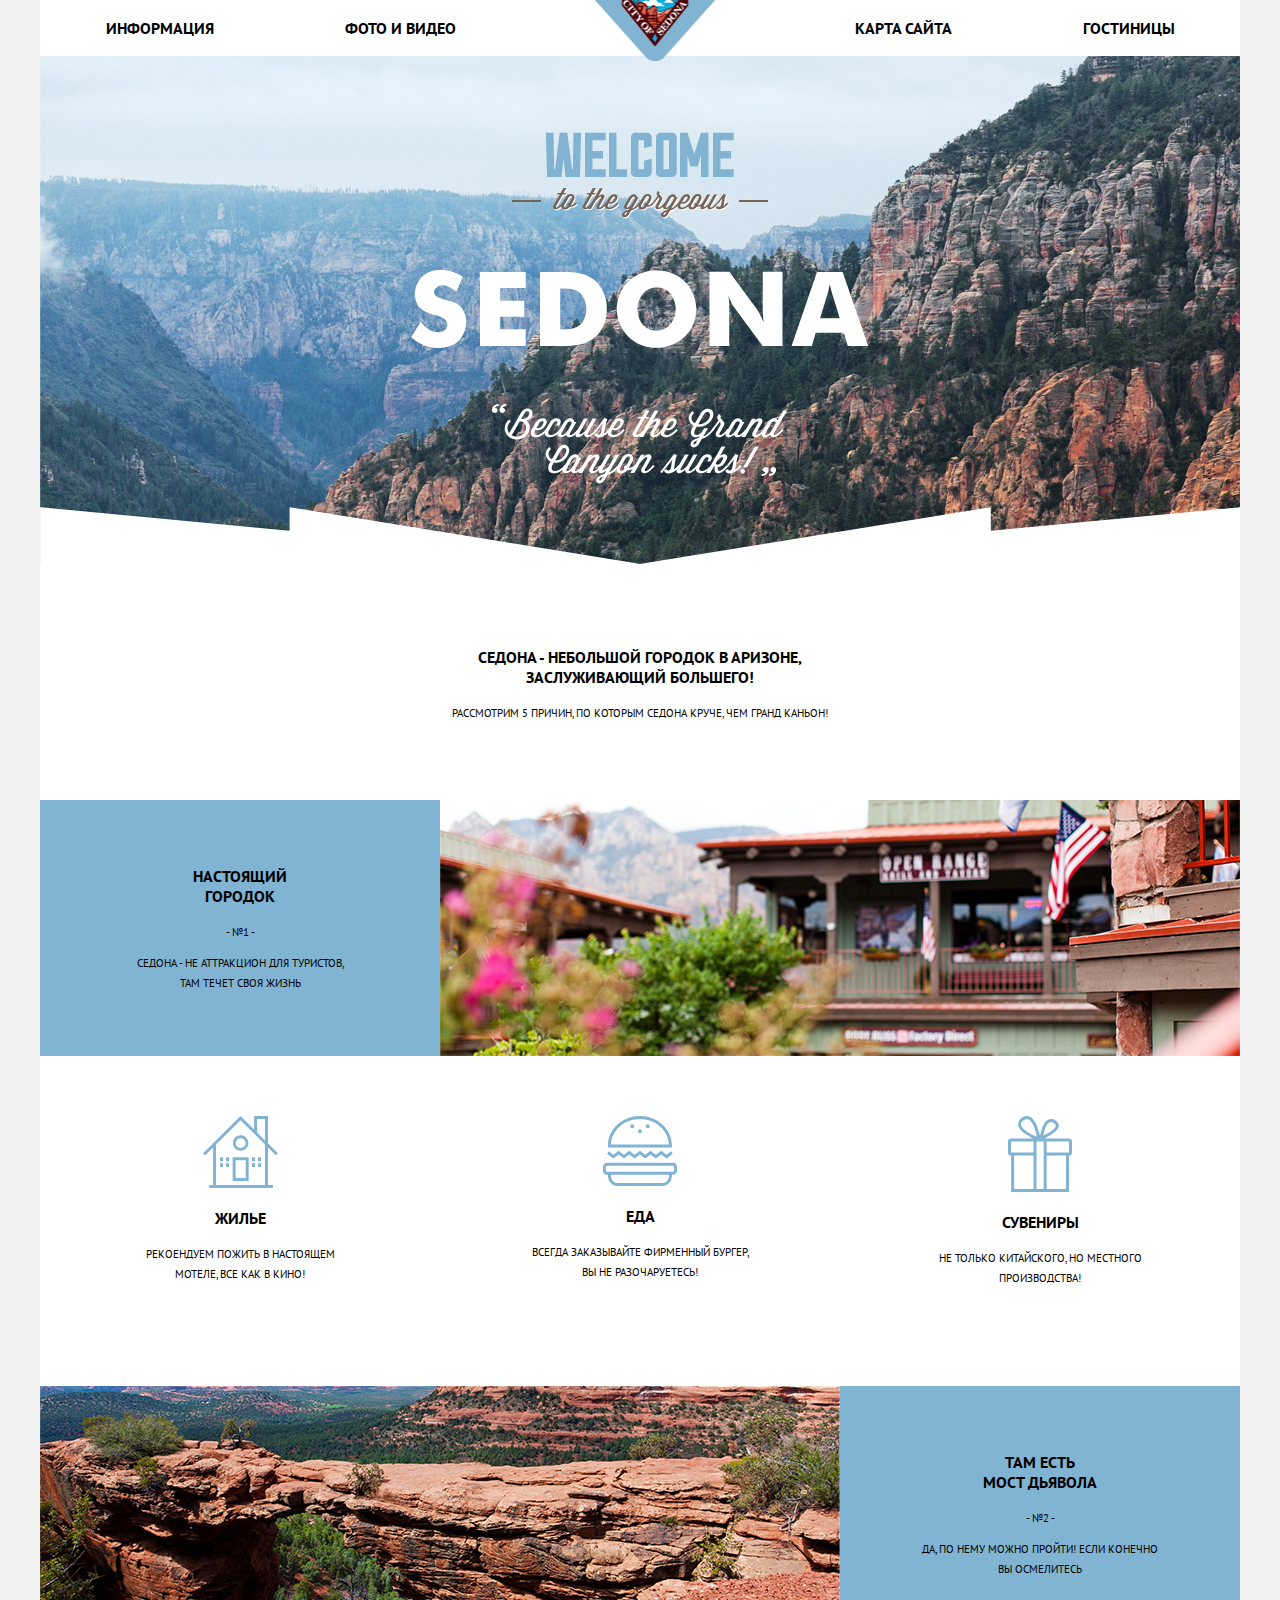
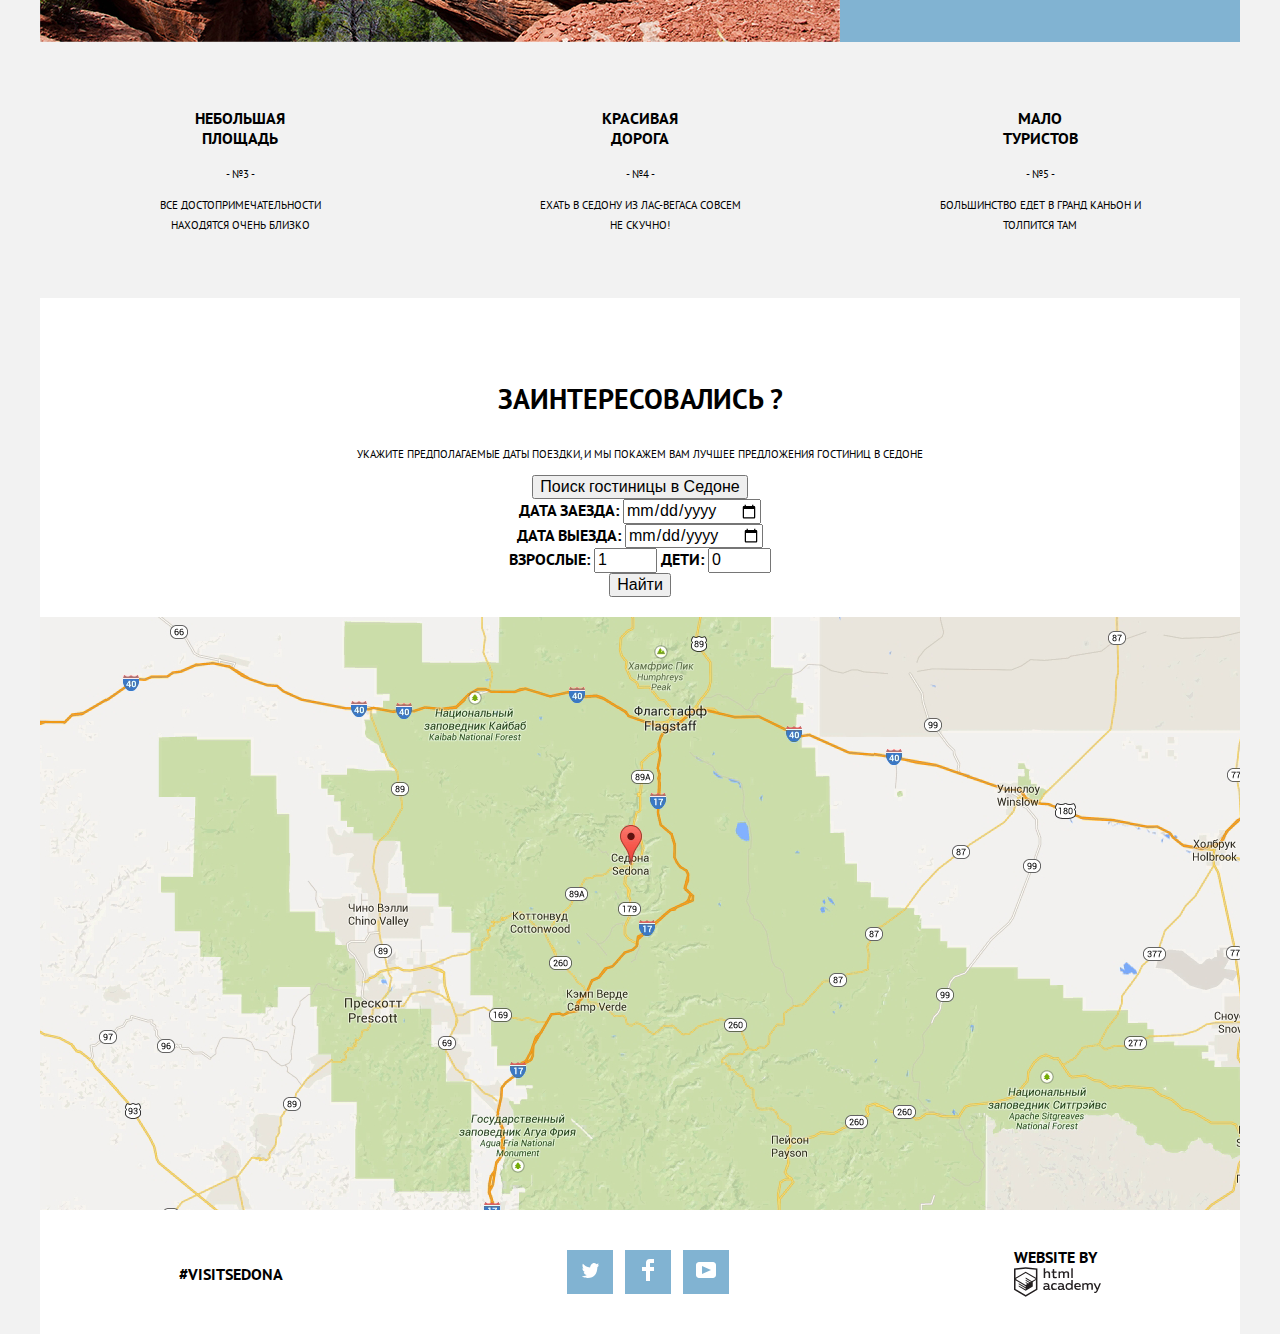
==== commit 38ccbc18: "Доступная разметка личного проекта" ====
--- a/index.html
+++ b/index.html
@@ -141,18 +141,24 @@
       <div class="footer-social">
         <ul class="social-buttons">
           <li class="social-button">
-            <a class="twitter" href="#twit">
-              <img src="img/twitter.svg" alt="Twitter">
+            <a href="#tr">
+              <div class="twitter">
+                <img src="img/twitter.svg" alt="Twitter">
+              </div>
             </a>
           </li>
           <li class="social-button">
-            <a class="facebook" href="#fb">
-
+            <a href="#fb">
+              <div class="facebook">
+                <img src="img/fb-icon.svg" alt="Twitter">
+              </div>
             </a>
           </li>
           <li class="social-button">
-            <a class="youtube" href="#yt">
-              
+            <a href="#yt">
+              <div class="youtube">
+                <img src="img/youtube.svg" alt="Twitter">
+              </div>
             </a>
           </li>
         </ul>
--- a/css/style.css
+++ b/css/style.css
@@ -165,6 +165,17 @@
   background-color: rgba(255, 255, 255, 1.0);
 }
 
+.hotel-seach {
+  height: 291px;
+  text-align: center;
+}
+
+.hotel-seach h1 {
+  padding-top: 56px;
+}
+
+
+
 .main-footer {
   display: flex;
   flex-direction: row;
@@ -177,17 +188,25 @@
 .footer-social ul {
   display: flex;
   flex-direction: row;
+  flex-wrap: wrap;
   justify-content: space-around;
+  align-items: center;
+}
+
+.social-button div {
+  width: 46px;
+  height: 44px;
+  background-color: rgba(129, 179, 210, 1.0);
+  display: table-cell;
+  text-align: center;
+  vertical-align: middle;
 }
 
 .social-button {
-  width: 46px;
-  height: 48px;
   margin: 6px;
-  background-color: rgba(129, 179, 210, 1.0);
-  position: relative;
-}
-
-.social-button > img {
-
-}
+}
+
+.social-button div:hover,
+.social-button div:focus {
+  background-color: rgba(102, 158, 192, 1.0);
+}
